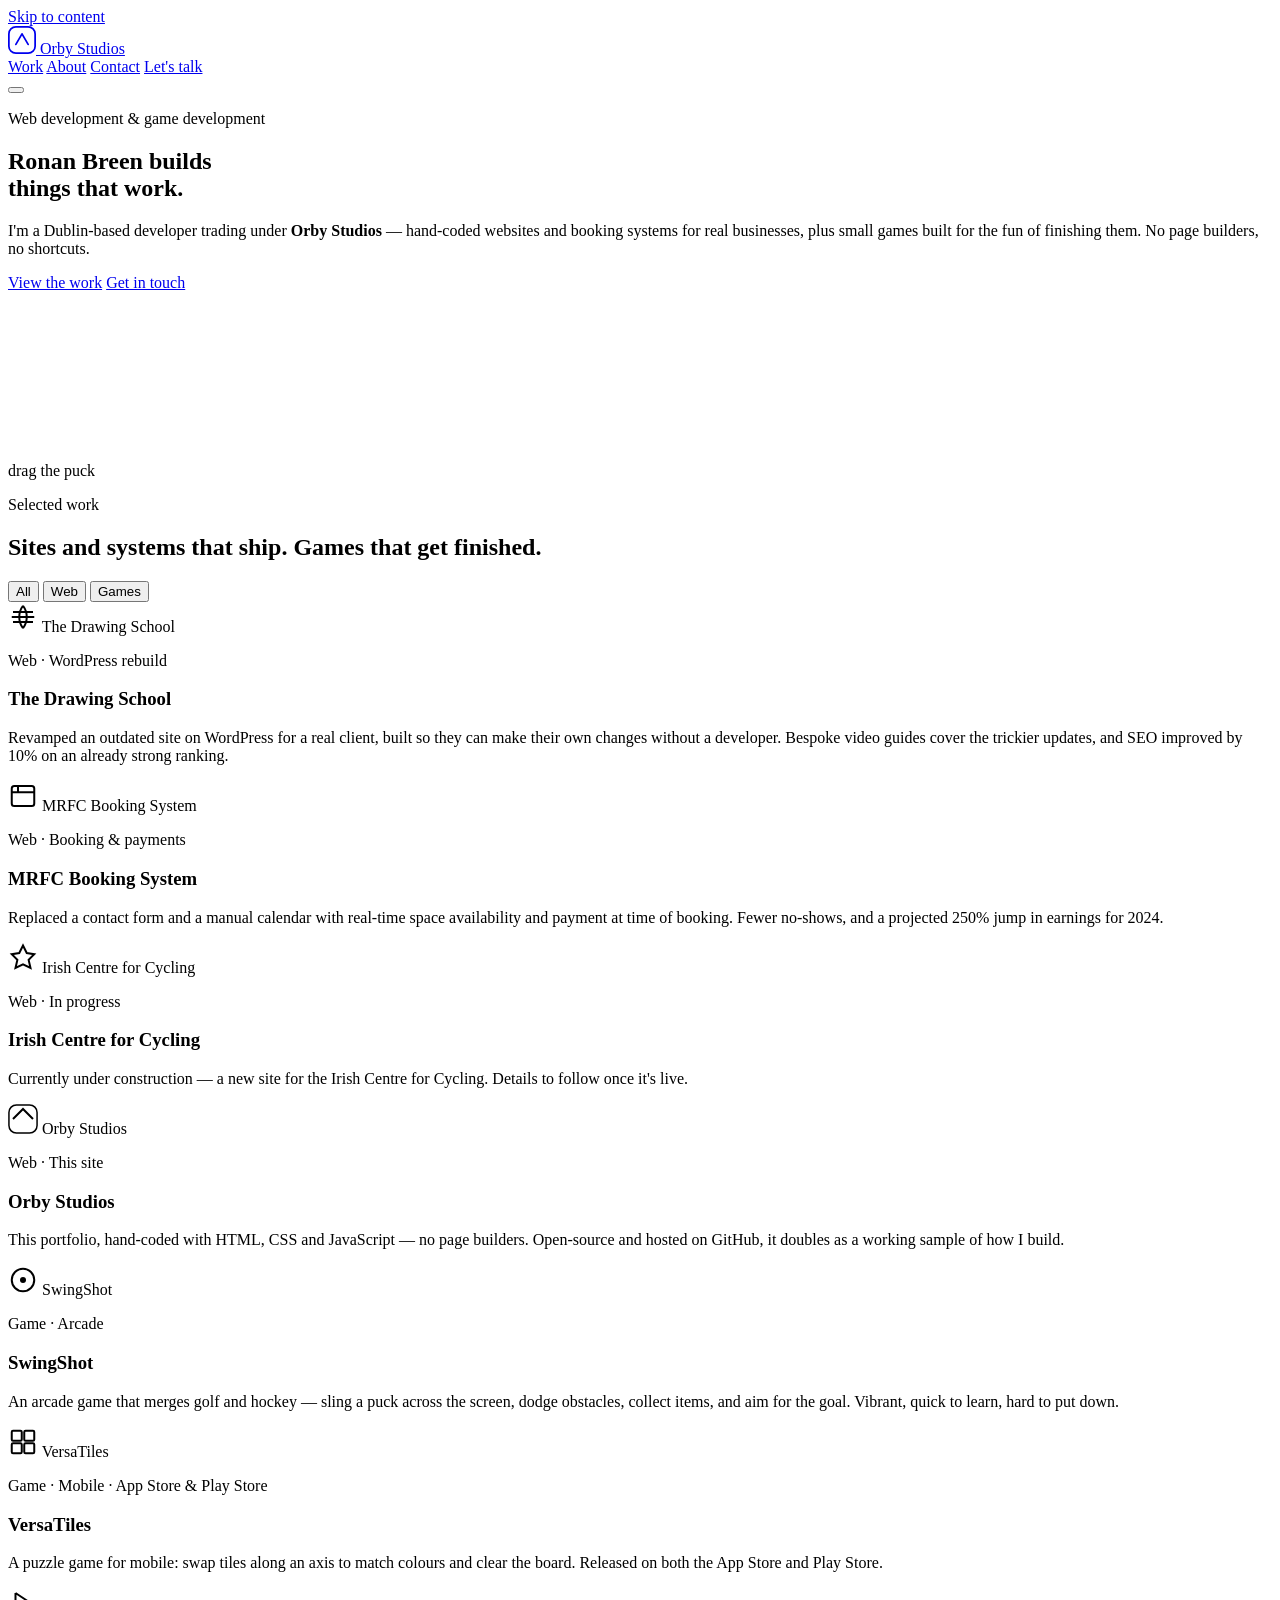
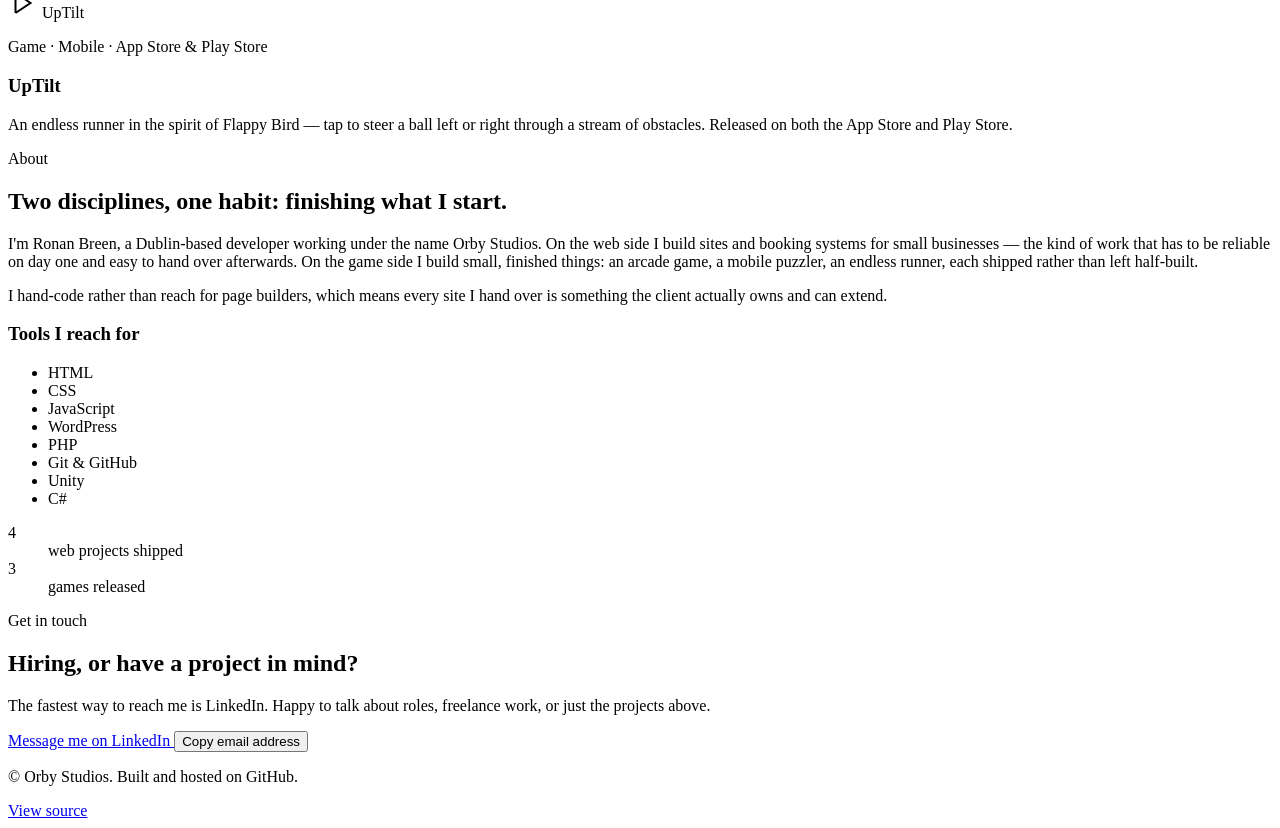
==== index.html @ 2b79339f "Update index.html" ====
<!DOCTYPE html>
<html lang="en">
<head>
<meta charset="UTF-8" />
<meta name="viewport" content="width=device-width, initial-scale=1.0" />
<title>Orby Studios — Ronan Breen, Web &amp; Game Developer</title>
<meta name="description" content="Portfolio of Ronan Breen (Orby Studios) — web development and game development projects, hand-coded and hosted on GitHub." />

<link rel="preconnect" href="https://fonts.googleapis.com">
<link rel="preconnect" href="https://fonts.gstatic.com" crossorigin>
<link href="https://fonts.googleapis.com/css2?family=Space+Grotesk:wght@500;600;700&family=IBM+Plex+Sans:wght@400;500;600&family=IBM+Plex+Mono:wght@400;500&display=swap" rel="stylesheet">

<link rel="stylesheet" href="styles.css" />
</head>
<body>

<a class="skip-link" href="#main">Skip to content</a>

<header class="site-header">
  <a href="#top" class="brand" aria-label="Orby Studios home">
    <span class="brand-mark" aria-hidden="true">
      <svg viewBox="0 0 32 32" width="28" height="28">
        <rect x="1" y="1" width="30" height="30" rx="8" fill="none" stroke="currentColor" stroke-width="2"/>
        <path d="M9 21 L16 9 L23 21" fill="none" stroke="currentColor" stroke-width="2" stroke-linecap="round" stroke-linejoin="round"/>
      </svg>
    </span>
    <span class="brand-name">Orby Studios</span>
  </a>

  <nav class="site-nav" aria-label="Primary">
    <a href="#work">Work</a>
    <a href="#about">About</a>
    <a href="#contact">Contact</a>
    <a class="nav-cta" href="#contact">Let's talk</a>
  </nav>

  <button class="nav-toggle" aria-expanded="false" aria-controls="mobile-nav" aria-label="Open menu">
    <span></span><span></span><span></span>
  </button>
</header>

<nav id="mobile-nav" class="mobile-nav" aria-label="Mobile" hidden>
  <a href="#work">Work</a>
  <a href="#about">About</a>
  <a href="#contact">Contact</a>
</nav>

<main id="main">

  <!-- HERO -->
  <section id="top" class="hero">
    <div class="hero-inner">
      <p class="eyebrow">Web development &amp; game development</p>
      <h1 class="hero-title">
        Ronan Breen builds<br />
        things that <span class="hl">work.</span>
      </h1>
      <p class="hero-sub">
        I'm a Dublin-based developer trading under <strong>Orby Studios</strong> — hand-coded
        websites and booking systems for real businesses, plus small games built for the fun
        of finishing them. No page builders, no shortcuts.
      </p>
      <div class="hero-actions">
        <a href="#work" class="btn btn-primary">View the work</a>
        <a href="#contact" class="btn btn-ghost">Get in touch</a>
      </div>
    </div>

    <div class="hero-toy" aria-hidden="true">
      <canvas id="puck-canvas"></canvas>
      <p class="toy-caption">drag the puck</p>
    </div>
  </section>

  <!-- WORK -->
  <section id="work" class="work">
    <div class="section-head">
      <p class="eyebrow">Selected work</p>
      <h2>Sites and systems that ship. Games that get finished.</h2>
    </div>

    <div class="work-filter" role="tablist" aria-label="Filter projects">
      <button class="filter-btn is-active" data-filter="all" role="tab" aria-selected="true">All</button>
      <button class="filter-btn" data-filter="web" role="tab" aria-selected="false">Web</button>
      <button class="filter-btn" data-filter="game" role="tab" aria-selected="false">Games</button>
    </div>

    <div class="work-grid" id="work-grid">

      <!-- Project card template repeated -->
      <article class="card" data-type="web" data-tile="1">
        <div class="card-tile">
          <svg viewBox="0 0 24 24" width="30" height="30" fill="none" stroke="currentColor" stroke-width="1.6"><path d="M3 12h18M12 3a15 15 0 010 18M12 3a15 15 0 000 18M4 8h16M4 16h16"/></svg>
          <span class="card-tile-label">The Drawing School</span>
        </div>
        <div class="card-body">
          <p class="card-tag">Web · WordPress rebuild</p>
          <h3>The Drawing School</h3>
          <p>Revamped an outdated site on WordPress for a real client, built so they can make
            their own changes without a developer. Bespoke video guides cover the trickier
            updates, and SEO improved by 10% on an already strong ranking.</p>
        </div>
      </article>

      <article class="card" data-type="web" data-tile="2">
        <div class="card-tile">
          <svg viewBox="0 0 24 24" width="30" height="30" fill="none" stroke="currentColor" stroke-width="1.6"><rect x="3" y="4" width="18" height="16" rx="2"/><path d="M3 9h18M8 4v5"/></svg>
          <span class="card-tile-label">MRFC Booking System</span>
        </div>
        <div class="card-body">
          <p class="card-tag">Web · Booking &amp; payments</p>
          <h3>MRFC Booking System</h3>
          <p>Replaced a contact form and a manual calendar with real-time space availability
            and payment at time of booking. Fewer no-shows, and a projected 250% jump in
            earnings for 2024.</p>
        </div>
      </article>

      <article class="card" data-type="web" data-tile="3">
        <div class="card-tile">
          <svg viewBox="0 0 24 24" width="30" height="30" fill="none" stroke="currentColor" stroke-width="1.6"><path d="M12 2l3 6 6 1-4.5 4.5L18 20l-6-3-6 3 1.5-6.5L3 9l6-1z"/></svg>
          <span class="card-tile-label">Irish Centre for Cycling</span>
        </div>
        <div class="card-body">
          <p class="card-tag">Web · In progress</p>
          <h3>Irish Centre for Cycling</h3>
          <p>Currently under construction — a new site for the Irish Centre for Cycling.
            Details to follow once it's live.</p>
        </div>
      </article>

      <article class="card" data-type="web" data-tile="4">
        <div class="card-tile">
          <svg viewBox="0 0 24 24" width="30" height="30" fill="none" stroke="currentColor" stroke-width="1.6"><rect x="1" y="1" width="30" height="30" rx="8" transform="scale(0.75)"/><path d="M4 12l8-8 8 8" transform="translate(0 0)"/></svg>
          <span class="card-tile-label">Orby Studios</span>
        </div>
        <div class="card-body">
          <p class="card-tag">Web · This site</p>
          <h3>Orby Studios</h3>
          <p>This portfolio, hand-coded with HTML, CSS and JavaScript — no page builders.
            Open-source and hosted on GitHub, it doubles as a working sample of how I build.</p>
        </div>
      </article>

      <article class="card" data-type="game" data-tile="5">
        <div class="card-tile">
          <svg viewBox="0 0 24 24" width="30" height="30" fill="none" stroke="currentColor" stroke-width="1.6"><circle cx="12" cy="12" r="9"/><circle cx="12" cy="12" r="2.4" fill="currentColor" stroke="none"/></svg>
          <span class="card-tile-label">SwingShot</span>
        </div>
        <div class="card-body">
          <p class="card-tag">Game · Arcade</p>
          <h3>SwingShot</h3>
          <p>An arcade game that merges golf and hockey — sling a puck across the screen,
            dodge obstacles, collect items, and aim for the goal. Vibrant, quick to learn,
            hard to put down.</p>
        </div>
      </article>

      <article class="card" data-type="game" data-tile="6">
        <div class="card-tile">
          <svg viewBox="0 0 24 24" width="30" height="30" fill="none" stroke="currentColor" stroke-width="1.6"><rect x="3" y="3" width="8" height="8" rx="1"/><rect x="13" y="3" width="8" height="8" rx="1"/><rect x="3" y="13" width="8" height="8" rx="1"/><rect x="13" y="13" width="8" height="8" rx="1"/></svg>
          <span class="card-tile-label">VersaTiles</span>
        </div>
        <div class="card-body">
          <p class="card-tag">Game · Mobile · App Store &amp; Play Store</p>
          <h3>VersaTiles</h3>
          <p>A puzzle game for mobile: swap tiles along an axis to match colours and clear
            the board. Released on both the App Store and Play Store.</p>
        </div>
      </article>

      <article class="card" data-type="game" data-tile="7">
        <div class="card-tile">
          <svg viewBox="0 0 24 24" width="30" height="30" fill="none" stroke="currentColor" stroke-width="1.6"><path d="M6 4v16M6 4l12 8-12 8"/></svg>
          <span class="card-tile-label">UpTilt</span>
        </div>
        <div class="card-body">
          <p class="card-tag">Game · Mobile · App Store &amp; Play Store</p>
          <h3>UpTilt</h3>
          <p>An endless runner in the spirit of Flappy Bird — tap to steer a ball left or
            right through a stream of obstacles. Released on both the App Store and Play Store.</p>
        </div>
      </article>

    </div>
  </section>

  <!-- ABOUT -->
  <section id="about" class="about">
    <div class="section-head">
      <p class="eyebrow">About</p>
      <h2>Two disciplines, one habit: finishing what I start.</h2>
    </div>

    <div class="about-grid">
      <div class="about-copy">
        <p>
          I'm Ronan Breen, a Dublin-based developer working under the name Orby Studios.
          On the web side I build sites and booking systems for small businesses — the kind
          of work that has to be reliable on day one and easy to hand over afterwards.
          On the game side I build small, finished things: an arcade game, a mobile puzzler,
          an endless runner, each shipped rather than left half-built.
        </p>
        <p>
          I hand-code rather than reach for page builders, which means every site I hand over
          is something the client actually owns and can extend. <!-- TODO: add a line about your CS
          background / course if you'd like it here --></p>
      </div>

      <div class="about-stack">
        <h3>Tools I reach for</h3>
        <ul class="tag-list">
          <li>HTML</li><li>CSS</li><li>JavaScript</li><li>WordPress</li>
          <li>PHP</li><li>Git &amp; GitHub</li><li>Unity</li><li>C#</li>
          <!-- TODO: edit this list to match your actual stack -->
        </ul>

        <dl class="stat-list">
          <div><dt>4</dt><dd>web projects shipped</dd></div>
          <div><dt>3</dt><dd>games released</dd></div>
          <!-- TODO: these numbers are placeholders — set them to whatever is accurate -->
        </dl>
      </div>
    </div>
  </section>

  <!-- CONTACT -->
  <section id="contact" class="contact">
    <div class="contact-inner">
      <p class="eyebrow">Get in touch</p>
      <h2>Hiring, or have a project in mind?</h2>
      <p class="contact-sub">
        The fastest way to reach me is LinkedIn. Happy to talk about roles, freelance work,
        or just the projects above.
      </p>
      <div class="contact-actions">
        <a class="btn btn-primary" href="https://www.linkedin.com/in/ronan-breen-52133b10b/" target="_blank" rel="noopener">
          Message me on LinkedIn
        </a>
        <button class="btn btn-ghost" id="copy-email" data-email="hello@orbystudios.ie">
          <!-- TODO: replace data-email with your real address -->
          Copy email address
        </button>
      </div>
    </div>
  </section>

</main>

<footer class="site-footer">
  <p>&copy; <span id="year"></span> Orby Studios. Built and hosted on GitHub.</p>
  <a href="https://github.com/" target="_blank" rel="noopener">View source</a>
  <!-- TODO: point this at your actual repo URL -->
</footer>

<script src="script.js"></script>
</body>
</html>
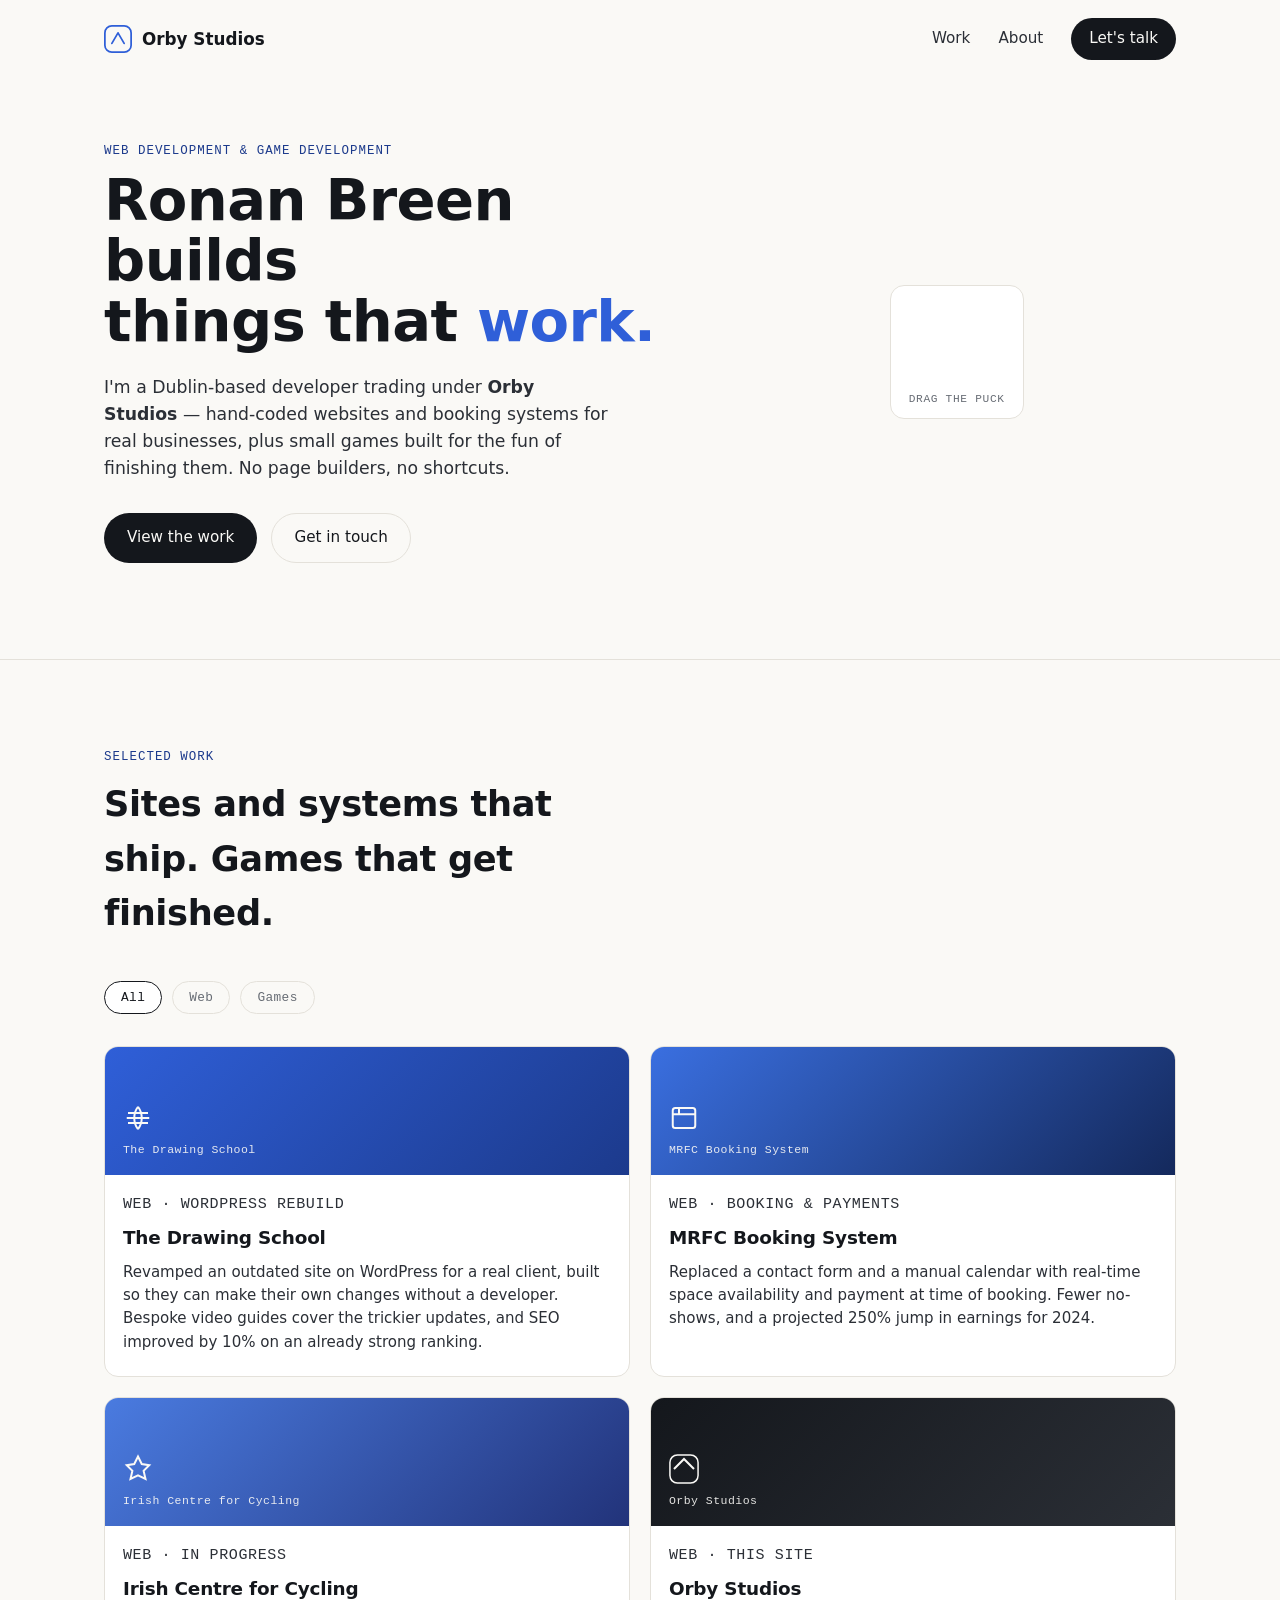
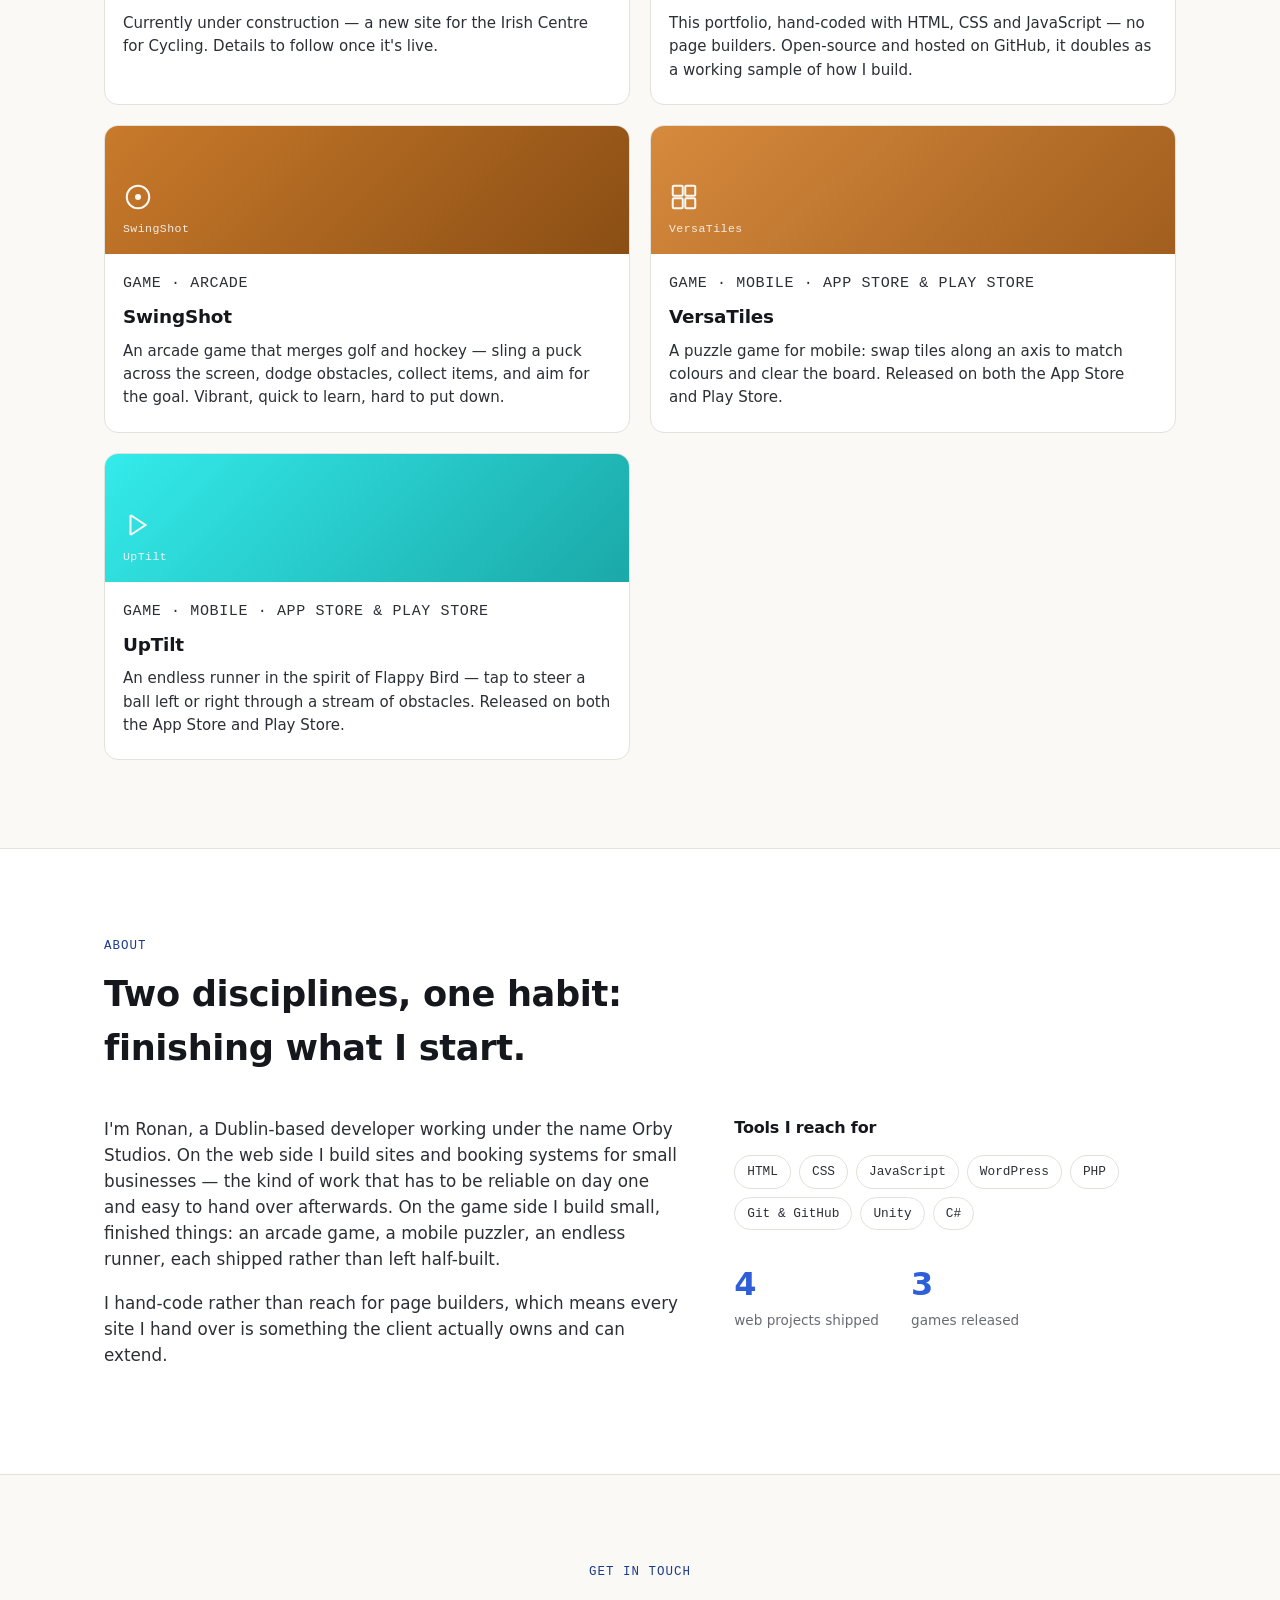
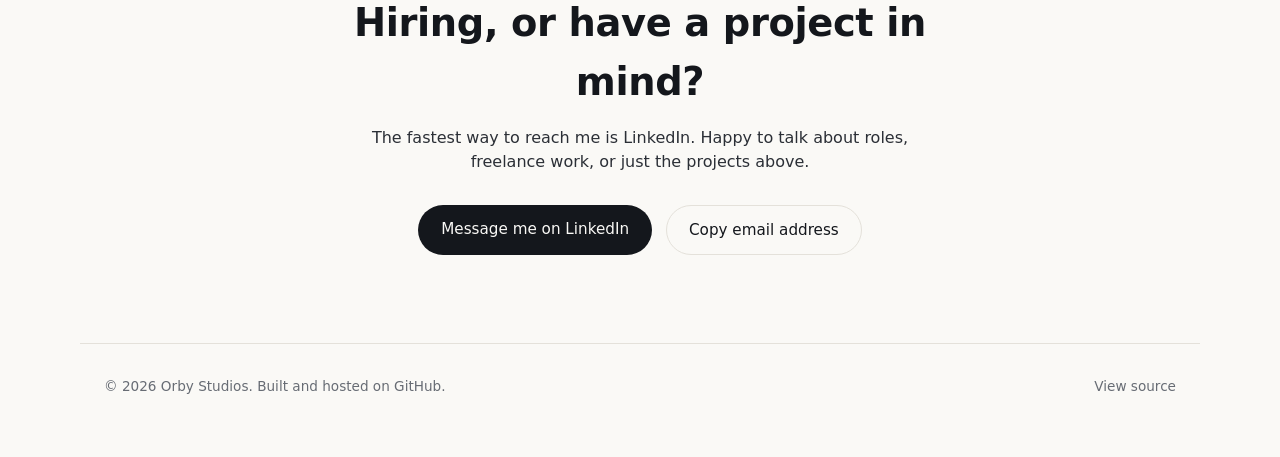
==== commit 7a2118cb: "Update index.html" ====
--- a/index.html
+++ b/index.html
@@ -30,7 +30,6 @@
   <nav class="site-nav" aria-label="Primary">
     <a href="#work">Work</a>
     <a href="#about">About</a>
-    <a href="#contact">Contact</a>
     <a class="nav-cta" href="#contact">Let's talk</a>
   </nav>
 
@@ -195,7 +194,7 @@
     <div class="about-grid">
       <div class="about-copy">
         <p>
-          I'm Ronan Breen, a Dublin-based developer working under the name Orby Studios.
+          I'm Ronan, a Dublin-based developer working under the name Orby Studios.
           On the web side I build sites and booking systems for small businesses — the kind
           of work that has to be reliable on day one and easy to hand over afterwards.
           On the game side I build small, finished things: an arcade game, a mobile puzzler,
@@ -237,7 +236,7 @@
         <a class="btn btn-primary" href="https://www.linkedin.com/in/ronan-breen-52133b10b/" target="_blank" rel="noopener">
           Message me on LinkedIn
         </a>
-        <button class="btn btn-ghost" id="copy-email" data-email="hello@orbystudios.ie">
+        <button class="btn btn-ghost" id="copy-email" data-email="rbreen10@gmail.com">
           <!-- TODO: replace data-email with your real address -->
           Copy email address
         </button>
--- a/styles.css
+++ b/styles.css
@@ -0,0 +1,421 @@
+/* ===================================================================
+   Orby Studios — design tokens
+   =================================================================== */
+:root{
+  --ink: #14171C;
+  --ink-soft: #2B2F36;
+  --muted: #676C74;
+  --paper: #FAF9F6;
+  --paper-raised: #FFFFFF;
+  --line: #E4E1DA;
+  --blue: #2F5FD8;
+  --blue-deep: #1C3A8C;
+  --amber: #C97A2B;
+
+  --font-display: 'Space Grotesk', system-ui, sans-serif;
+  --font-body: 'IBM Plex Sans', system-ui, sans-serif;
+  --font-mono: 'IBM Plex Mono', ui-monospace, monospace;
+
+  --max: 1120px;
+  --radius: 14px;
+}
+
+*, *::before, *::after{ box-sizing: border-box; }
+
+html{ scroll-behavior: smooth; }
+
+body{
+  margin: 0;
+  background: var(--paper);
+  color: var(--ink);
+  font-family: var(--font-body);
+  font-size: 16px;
+  line-height: 1.55;
+  -webkit-font-smoothing: antialiased;
+}
+
+@media (prefers-reduced-motion: reduce){
+  html{ scroll-behavior: auto; }
+  *{ animation-duration: 0.001ms !important; animation-iteration-count: 1 !important; transition-duration: 0.001ms !important; }
+}
+
+h1, h2, h3{
+  font-family: var(--font-display);
+  font-weight: 600;
+  letter-spacing: -0.01em;
+  margin: 0;
+}
+
+p{ margin: 0; }
+
+a{ color: inherit; }
+
+img, svg{ display: block; max-width: 100%; }
+
+.skip-link{
+  position: absolute; left: -999px; top: 0;
+  background: var(--ink); color: var(--paper);
+  padding: 10px 16px; z-index: 100;
+}
+.skip-link:focus{ left: 16px; top: 16px; }
+
+:focus-visible{
+  outline: 2px solid var(--blue);
+  outline-offset: 3px;
+}
+
+.eyebrow{
+  font-family: var(--font-mono);
+  font-size: 0.78rem;
+  letter-spacing: 0.08em;
+  text-transform: uppercase;
+  color: var(--blue-deep);
+  margin: 0 0 10px;
+}
+
+.btn{
+  display: inline-flex;
+  align-items: center;
+  gap: 8px;
+  font-family: var(--font-body);
+  font-weight: 500;
+  font-size: 0.95rem;
+  padding: 12px 22px;
+  border-radius: 999px;
+  border: 1px solid transparent;
+  cursor: pointer;
+  text-decoration: none;
+  transition: transform 0.15s ease, background 0.15s ease, border-color 0.15s ease;
+}
+.btn:hover{ transform: translateY(-1px); }
+.btn-primary{
+  background: var(--ink);
+  color: var(--paper);
+}
+.btn-primary:hover{ background: var(--blue-deep); }
+.btn-ghost{
+  background: transparent;
+  border-color: var(--line);
+  color: var(--ink);
+}
+.btn-ghost:hover{ border-color: var(--ink); }
+
+/* ===================================================================
+   Header
+   =================================================================== */
+.site-header{
+  position: sticky; top: 0; z-index: 50;
+  display: flex; align-items: center; justify-content: space-between;
+  max-width: var(--max);
+  margin: 0 auto;
+  padding: 18px 24px;
+  background: color-mix(in srgb, var(--paper) 88%, transparent);
+  backdrop-filter: blur(8px);
+}
+
+.brand{
+  display: flex; align-items: center; gap: 10px;
+  text-decoration: none; color: var(--ink);
+}
+.brand-mark{ color: var(--blue); display: flex; }
+.brand-name{
+  font-family: var(--font-display);
+  font-weight: 600;
+  font-size: 1.05rem;
+}
+
+.site-nav{ display: flex; align-items: center; gap: 28px; }
+.site-nav a{
+  text-decoration: none;
+  font-size: 0.95rem;
+  color: var(--ink-soft);
+}
+.site-nav a:hover{ color: var(--ink); }
+.nav-cta{
+  padding: 9px 18px;
+  border-radius: 999px;
+  background: var(--ink);
+  color: var(--paper) !important;
+}
+.nav-cta:hover{ background: var(--blue-deep); }
+
+.nav-toggle{
+  display: none;
+  flex-direction: column;
+  gap: 5px;
+  background: none; border: none; cursor: pointer;
+  padding: 8px;
+}
+.nav-toggle span{
+  width: 22px; height: 2px; background: var(--ink); display: block;
+}
+
+.mobile-nav{
+  display: flex; flex-direction: column;
+  padding: 8px 24px 20px;
+  gap: 4px;
+}
+.mobile-nav a{
+  padding: 12px 0;
+  text-decoration: none;
+  color: var(--ink);
+  border-bottom: 1px solid var(--line);
+  font-size: 1rem;
+}
+.mobile-nav[hidden]{ display: none; }
+
+/* ===================================================================
+   Hero
+   =================================================================== */
+.hero{
+  position: relative;
+  max-width: var(--max);
+  margin: 0 auto;
+  padding: 64px 24px 96px;
+  display: grid;
+  grid-template-columns: 1.15fr 0.85fr;
+  gap: 40px;
+  align-items: center;
+}
+
+.hero-title{
+  font-size: clamp(2.4rem, 5vw, 3.6rem);
+  line-height: 1.05;
+  margin-bottom: 22px;
+}
+.hero-title .hl{ color: var(--blue); }
+
+.hero-sub{
+  max-width: 46ch;
+  font-size: 1.08rem;
+  color: var(--ink-soft);
+  margin-bottom: 32px;
+}
+
+.hero-actions{ display: flex; gap: 14px; flex-wrap: wrap; }
+
+.hero-toy{
+  position: relative;
+  aspect-ratio: 1 / 1;
+  max-width: 320px;
+  justify-self: center;
+  border: 1px solid var(--line);
+  border-radius: var(--radius);
+  background: var(--paper-raised);
+  overflow: hidden;
+}
+#puck-canvas{ width: 100%; height: 100%; display: block; touch-action: none; cursor: grab; }
+.toy-caption{
+  position: absolute; bottom: 10px; left: 0; right: 0;
+  text-align: center;
+  font-family: var(--font-mono);
+  font-size: 0.7rem;
+  letter-spacing: 0.06em;
+  text-transform: uppercase;
+  color: var(--muted);
+  pointer-events: none;
+}
+
+/* ===================================================================
+   Section shell
+   =================================================================== */
+.section-head{
+  max-width: var(--max);
+  margin: 0 auto;
+  padding: 0 24px;
+  margin-bottom: 40px;
+}
+.section-head h2{
+  font-size: clamp(1.6rem, 3vw, 2.2rem);
+  max-width: 22ch;
+}
+
+.work, .about, .contact{ padding: 88px 0; }
+.work{ border-top: 1px solid var(--line); }
+.about{ border-top: 1px solid var(--line); background: var(--paper-raised); }
+.contact{ border-top: 1px solid var(--line); }
+
+/* ===================================================================
+   Work filter + grid
+   =================================================================== */
+.work-filter{
+  max-width: var(--max);
+  margin: 0 auto 32px;
+  padding: 0 24px;
+  display: flex; gap: 10px;
+}
+.filter-btn{
+  font-family: var(--font-mono);
+  font-size: 0.8rem;
+  letter-spacing: 0.03em;
+  padding: 8px 16px;
+  border-radius: 999px;
+  border: 1px solid var(--line);
+  background: transparent;
+  color: var(--muted);
+  cursor: pointer;
+}
+.filter-btn.is-active{
+  border-color: var(--ink);
+  color: var(--ink);
+  background: var(--paper-raised);
+}
+
+.work-grid{
+  max-width: var(--max);
+  margin: 0 auto;
+  padding: 0 24px;
+  display: grid;
+  grid-template-columns: repeat(2, 1fr);
+  gap: 20px;
+}
+
+.card{
+  border: 1px solid var(--line);
+  border-radius: var(--radius);
+  background: var(--paper-raised);
+  overflow: hidden;
+  display: flex;
+  flex-direction: column;
+  transition: border-color 0.15s ease, transform 0.15s ease;
+}
+.card:hover{ border-color: var(--ink); transform: translateY(-2px); }
+
+.card-tile{
+  height: 128px;
+  display: flex;
+  flex-direction: column;
+  align-items: flex-start;
+  justify-content: flex-end;
+  gap: 8px;
+  padding: 16px 18px;
+  color: var(--paper);
+}
+.card-tile-label{
+  font-family: var(--font-mono);
+  font-size: 0.72rem;
+  letter-spacing: 0.04em;
+  opacity: 0.9;
+}
+.card[data-tile="1"] .card-tile{ background: linear-gradient(135deg, #2F5FD8, #1C3A8C); }
+.card[data-tile="2"] .card-tile{ background: linear-gradient(135deg, #3A6FE0, #14295C); }
+.card[data-tile="3"] .card-tile{ background: linear-gradient(135deg, #4A7BE0, #22337A); }
+.card[data-tile="4"] .card-tile{ background: linear-gradient(135deg, #14171C, #2B2F36); }
+.card[data-tile="5"] .card-tile{ background: linear-gradient(135deg, #C97A2B, #8A4E14); }
+.card[data-tile="6"] .card-tile{ background: linear-gradient(135deg, #D68A3D, #A25E1E); }
+.card[data-tile="7"] .card-tile{ background: linear-gradient(135deg, #34ebeb, #1ba8a8); }
+
+.card-body{ padding: 18px 18px 22px; flex: 1; display: flex; flex-direction: column; gap: 8px; }
+.card-tag{
+  font-family: var(--font-mono);
+  font-size: 0.72rem;
+  letter-spacing: 0.04em;
+  text-transform: uppercase;
+  color: var(--muted);
+}
+.card-body h3{ font-size: 1.15rem; }
+.card-body p{ color: var(--ink-soft); font-size: 0.94rem; }
+
+.card.is-hidden{ display: none; }
+
+/* ===================================================================
+   About
+   =================================================================== */
+.about-grid{
+  max-width: var(--max);
+  margin: 0 auto;
+  padding: 0 24px;
+  display: grid;
+  grid-template-columns: 1.3fr 1fr;
+  gap: 56px;
+}
+.about-copy p{
+  color: var(--ink-soft);
+  font-size: 1.05rem;
+  margin-bottom: 18px;
+  max-width: 58ch;
+}
+.about-stack h3{
+  font-size: 1rem;
+  margin-bottom: 14px;
+}
+.tag-list{
+  list-style: none;
+  display: flex; flex-wrap: wrap; gap: 8px;
+  padding: 0; margin: 0 0 30px;
+}
+.tag-list li{
+  font-family: var(--font-mono);
+  font-size: 0.8rem;
+  padding: 6px 12px;
+  border: 1px solid var(--line);
+  border-radius: 999px;
+  color: var(--ink-soft);
+}
+.stat-list{
+  display: flex; gap: 32px; margin: 0;
+}
+.stat-list dt{
+  font-family: var(--font-display);
+  font-size: 2rem;
+  font-weight: 600;
+  color: var(--blue);
+}
+.stat-list dd{
+  margin: 0;
+  font-size: 0.85rem;
+  color: var(--muted);
+}
+
+/* ===================================================================
+   Contact
+   =================================================================== */
+.contact-inner{
+  max-width: 620px;
+  margin: 0 auto;
+  padding: 0 24px;
+  text-align: center;
+}
+.contact-inner h2{
+  font-size: clamp(1.7rem, 3.4vw, 2.4rem);
+  margin-bottom: 14px;
+}
+.contact-sub{
+  color: var(--ink-soft);
+  margin-bottom: 30px;
+}
+.contact-actions{
+  display: flex; gap: 14px; justify-content: center; flex-wrap: wrap;
+}
+
+/* ===================================================================
+   Footer
+   =================================================================== */
+.site-footer{
+  max-width: var(--max);
+  margin: 0 auto;
+  padding: 32px 24px 60px;
+  display: flex; justify-content: space-between; align-items: center;
+  font-size: 0.85rem;
+  color: var(--muted);
+  border-top: 1px solid var(--line);
+}
+.site-footer a{ text-decoration: none; color: var(--muted); }
+.site-footer a:hover{ color: var(--ink); }
+
+/* ===================================================================
+   Responsive
+   =================================================================== */
+@media (max-width: 860px){
+  .hero{ grid-template-columns: 1fr; padding-top: 40px; }
+  .hero-toy{ max-width: 240px; justify-self: start; }
+  .about-grid{ grid-template-columns: 1fr; gap: 40px; }
+  .work-grid{ grid-template-columns: 1fr; }
+  .site-nav{ display: none; }
+  .nav-toggle{ display: flex; }
+}
+
+@media (max-width: 480px){
+  .contact-actions{ flex-direction: column; align-items: stretch; }
+  .site-footer{ flex-direction: column; gap: 10px; text-align: center; }
+}
